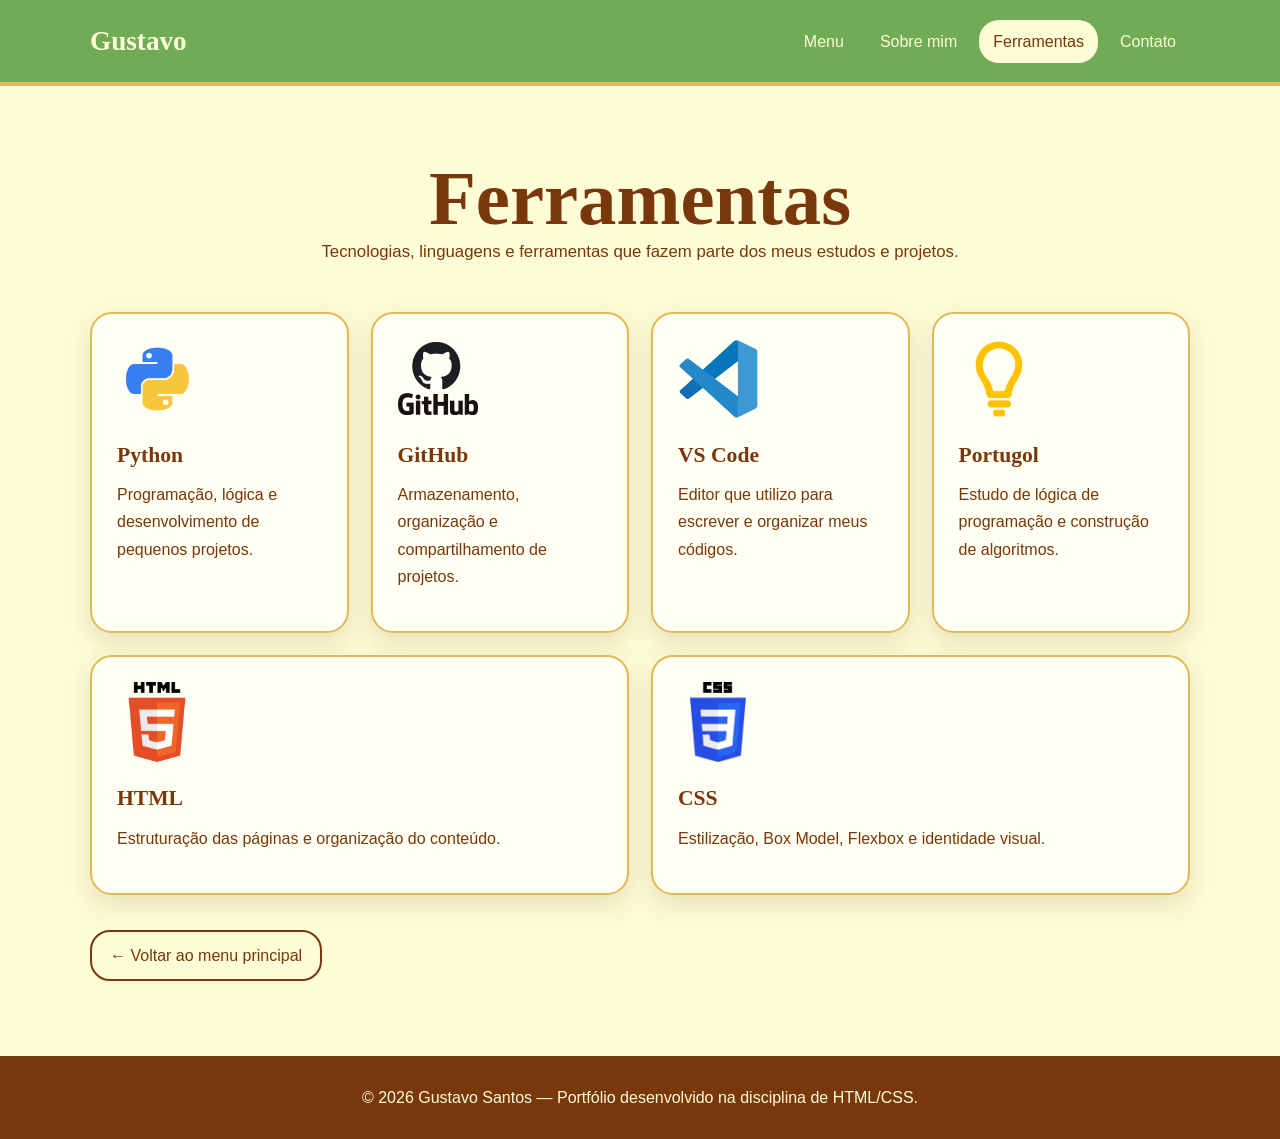
==== Portif-lio-HTML-CS-main/ferramentas.html @ 09d80156 "Add files via upload Primeiro commit" ====
<!doctype html>
<html lang="pt-BR">
  <head>
    <meta charset="UTF-8" />
    <meta name="viewport" content="width=device-width, initial-scale=1.0" />
    <title>Ferramentas | Gustavo</title>
    <link rel="stylesheet" href="css/style.css" />
  </head>

  <body>
    <div class="pagina pagina-ferramentas">
      <header class="cabecalho">
        <div class="container cabecalho-conteudo">
          <div class="logo">Gustavo</div>

          <nav class="menu-navegacao">
            <a href="index.html">Menu</a>
            <a href="sobre.html">Sobre mim</a>
            <a class="ativo" href="ferramentas.html">Ferramentas</a>
            <a href="contato.html">Contato</a>
          </nav>
        </div>
      </header>

      <main class="pagina-interna">
        <div class="container">
          <div class="cabecalho-interno">
            <h1>Ferramentas</h1>
            <p>
              Tecnologias, linguagens e ferramentas que fazem parte dos meus
              estudos e projetos.
            </p>
          </div>

          <section class="grade-cards">
            <div class="card">
              <img
                class="card-icone"
                src="img/python.png"
                alt="Símbolo representando a linguagem de programação Python"
              />
              <h3>Python</h3>
              <p>Programação, lógica e desenvolvimento de pequenos projetos.</p>
            </div>

            <div class="card">
              <img
                class="card-icone"
                src="img/github.png"
                alt="Símbolo representando a ferramenta GitHub"
              />
              <h3>GitHub</h3>
              <p>Armazenamento, organização e compartilhamento de projetos.</p>
            </div>

            <div class="card">
              <img
                class="card-icone"
                src="img/vscode.png"
                alt="Símbolo representando o editor de código Visual Studio Code"
              />
              <h3>VS Code</h3>
              <p>Editor que utilizo para escrever e organizar meus códigos.</p>
            </div>

            <div class="card">
              <img
                class="card-icone"
                src="img/portugol.png"
                alt="Símbolo representando a pseudolinguagem de programação Portugol"
              />
              <h3>Portugol</h3>
              <p>Estudo de lógica de programação e construção de algoritmos.</p>
            </div>

            <div class="card">
              <img
                class="card-icone"
                src="img/html.png"
                alt="Símbolo representando a linguagem de marcação HTML"
              />
              <h3>HTML</h3>
              <p>Estruturação das páginas e organização do conteúdo.</p>
            </div>

            <div class="card">
              <img
                class="card-icone"
                src="img/css.png"
                alt="Símbolo representando a linguagem de estilo CSS"
              />
              <h3>CSS</h3>
              <p>Estilização, Box Model, Flexbox e identidade visual.</p>
            </div>
          </section>

          <a class="voltar-menu" href="index.html"
            >← Voltar ao menu principal</a
          >
        </div>
      </main>

      <footer class="rodape">
        <div class="container">
          <p>
            © 2026 Gustavo Santos — Portfólio desenvolvido na disciplina de
            HTML/CSS.
          </p>
        </div>
      </footer>
    </div>
  </body>
</html>
---- Portif-lio-HTML-CS-main/css/style.css ----
:root {
  --verde-praying: #71ab56;
  --verde-macaw: #a1b846;
  --verde-gecko: #d1d580;
  --creme: #fcfcd6;
  --marrom: #79380b;
  --dourado: #dfba56;
  --branco: #fffef2;
  --sombra: rgba(121, 56, 11, 0.14);
}

* {
  box-sizing: border-box;
  margin: 0;
  padding: 0;
}

html {
  scroll-behavior: smooth;
}

body {
  min-height: 100vh;
  background: var(--creme);
  color: var(--marrom);
  font-family: "Trebuchet MS", Arial, sans-serif;
  line-height: 1.7;
}

img {
  max-width: 100%;
  display: block;
}

a {
  color: inherit;
  text-decoration: none;
}

h1,
h2,
h3,
.titulo-decorativo {
  font-family: Georgia, "Times New Roman", serif;
}

h1 {
  font-size: clamp(2.5rem, 6vw, 5rem);
  line-height: 1;
}

h2 {
  font-size: clamp(1.8rem, 4vw, 3rem);
  margin-bottom: 18px;
}

h3 {
  font-size: 1.35rem;
  margin-bottom: 8px;
}

p {
  margin-bottom: 16px;
}

.container {
  width: min(1100px, 92%);
  margin: 0 auto;
}

.pagina {
  min-height: 100vh;
}

.cabecalho {
  background: var(--verde-praying);
  border-bottom: 4px solid var(--dourado);
  padding: 18px 0;
  position: sticky;
  top: 0;
  z-index: 10;
}

.cabecalho-conteudo {
  display: flex;
  align-items: center;
  justify-content: space-between;
  gap: 20px;
}

.logo {
  font-family: Georgia, "Times New Roman", serif;
  font-size: 1.7rem;
  font-weight: bold;
  color: var(--creme);
}

.menu-navegacao {
  display: flex;
  flex-wrap: wrap;
  align-items: center;
  justify-content: center;
  gap: 8px;
}

.menu-navegacao a {
  padding: 8px 14px;
  border-radius: 20px;
  color: var(--creme);
  transition: 0.2s;
}

.menu-navegacao a:hover,
.menu-navegacao a.ativo {
  background: var(--creme);
  color: var(--marrom);
}

.hero {
  min-height: 78vh;
  display: flex;
  align-items: center;
  background: linear-gradient(
    135deg,
    var(--creme),
    var(--verde-gecko),
    var(--dourado)
  );
  padding: 70px 0;
}

.hero-conteudo {
  width: min(760px, 100%);
  background: rgba(252, 252, 214, 0.88);
  border: 2px solid var(--dourado);
  border-radius: 28px;
  padding: 42px;
  box-shadow: 0 18px 45px var(--sombra);
}

.hero-conteudo .pequeno-titulo {
  color: var(--verde-praying);
  font-weight: bold;
  letter-spacing: 2px;
  text-transform: uppercase;
  margin-bottom: 12px;
}

.hero-conteudo h1 {
  color: var(--marrom);
  margin-bottom: 20px;
}

.hero-conteudo p {
  max-width: 650px;
  font-size: 1.08rem;
}

.botoes {
  display: flex;
  flex-wrap: wrap;
  gap: 12px;
  margin-top: 25px;
}

.botao {
  display: inline-block;
  padding: 11px 20px;
  border-radius: 24px;
  border: 2px solid var(--marrom);
  background: var(--marrom);
  color: var(--creme);
  font-weight: bold;
  transition: 0.2s;
}

.botao:hover {
  transform: translateY(-2px);
  background: var(--verde-praying);
  border-color: var(--verde-praying);
}

.botao-claro {
  background: var(--creme);
  color: var(--marrom);
}

.secao {
  padding: 70px 0;
}

.secao-clara {
  background: var(--creme);
}

.secao-verde {
  background: var(--verde-gecko);
}

.secao-dourada {
  background: var(--dourado);
}

.titulo-secao {
  margin-bottom: 35px;
}

.grade-cards {
  display: flex;
  flex-wrap: wrap;
  gap: 22px;
}

.card {
  flex: 1 1 250px;
  background: var(--branco);
  border: 2px solid var(--dourado);
  border-radius: 22px;
  padding: 25px;
  box-shadow: 0 10px 25px var(--sombra);
}

.card:hover {
  transform: translateY(-3px);
}

.card-icone {
  width: 80px;
  height: 80px;
  margin-bottom: 18px;
  object-fit: contain;
}

.card-link {
  display: inline-block;
  margin-top: 8px;
  color: var(--verde-praying);
  font-weight: bold;
}

.painel-menu {
  min-height: 82vh;
  display: flex;
  align-items: center;
  justify-content: center;
  padding: 70px 0;
}

.menu-principal {
  display: flex;
  flex-wrap: wrap;
  align-items: center;
  justify-content: center;
  gap: 35px;
}

.menu-simbolo {
  flex: 0 1 300px;
  text-align: center;
}

.menu-simbolo img {
  width: min(270px, 80%);
  margin: 0 auto 15px;
}

.menu-texto {
  flex: 1 1 420px;
  max-width: 650px;
}

.menu-texto h1 {
  margin-bottom: 18px;
}

.menu-lista {
  display: flex;
  flex-wrap: wrap;
  gap: 12px;
  list-style: none;
  margin-top: 25px;
}

.menu-lista a {
  background: var(--verde-praying);
  color: var(--creme);
  padding: 12px 18px;
  border-radius: 22px;
}

.menu-lista a:hover {
  background: var(--marrom);
}

.pagina-interna {
  padding: 75px 0;
}

.cabecalho-interno {
  text-align: center;
  max-width: 750px;
  margin: 0 auto 45px;
}

.cabecalho-interno p {
  font-size: 1.05rem;
}

.trajetoria {
  display: flex;
  align-items: center;
  gap: 45px;
}

.trajetoria-imagem {
  flex: 0 1 330px;
  text-align: center;
}

.trajetoria-imagem img {
  width: min(300px, 100%);
  margin: 0 auto;
}

.trajetoria-texto {
  flex: 1 1 500px;
  background: var(--branco);
  border: 2px solid var(--dourado);
  border-radius: 24px;
  padding: 30px;
  box-shadow: 0 10px 25px var(--sombra);
}

.contato-lista {
  display: flex;
  flex-wrap: wrap;
  justify-content: center;
  gap: 22px;
}

.contato-card {
  flex: 1 1 280px;
  max-width: 450px;
  text-align: center;
  background: var(--branco);
  border: 2px solid var(--dourado);
  border-radius: 22px;
  padding: 30px;
}

.contato-icone {
  width: 72px;
  height: 72px;
  object-fit: contain;
  margin: 0 auto 18px;
}

.contato-card strong {
  display: block;
  margin-bottom: 8px;
}

.contato-link {
  color: var(--verde-praying);
  font-weight: bold;
  word-break: break-word;
}

.voltar-menu {
  display: inline-block;
  margin-top: 35px;
  padding: 10px 18px;
  border: 2px solid var(--marrom);
  border-radius: 20px;
}

.rodape {
  background: var(--marrom);
  color: var(--creme);
  padding: 28px 0;
  text-align: center;
}

.rodape p {
  margin: 0;
}

@media (max-width: 760px) {
  .cabecalho-conteudo {
    flex-direction: column;
  }

  .hero-conteudo {
    padding: 28px;
  }

  .trajetoria {
    flex-direction: column;
  }

  .menu-navegacao {
    width: 100%;
  }
}

/* Área de amigos */
.secao-amigos {
  margin-top: 55px;
  padding: 35px;
  background: var(--verde-gecko);
  border: 2px solid var(--dourado);
  border-radius: 26px;
}

.cabecalho-amigos {
  max-width: 700px;
  margin-bottom: 25px;
}

.cabecalho-amigos h2 {
  margin-bottom: 10px;
}

.cabecalho-amigos p {
  margin-bottom: 0;
}

.amigos-imagem {
  width: 100%;
  overflow: hidden;
  border: 3px solid var(--creme);
  border-radius: 20px;
  background: var(--creme);
}

.amigos-imagem img {
  width: 100%;
  height: auto;
}

@media (max-width: 760px) {
  .secao-amigos {
    padding: 22px;
  }
}
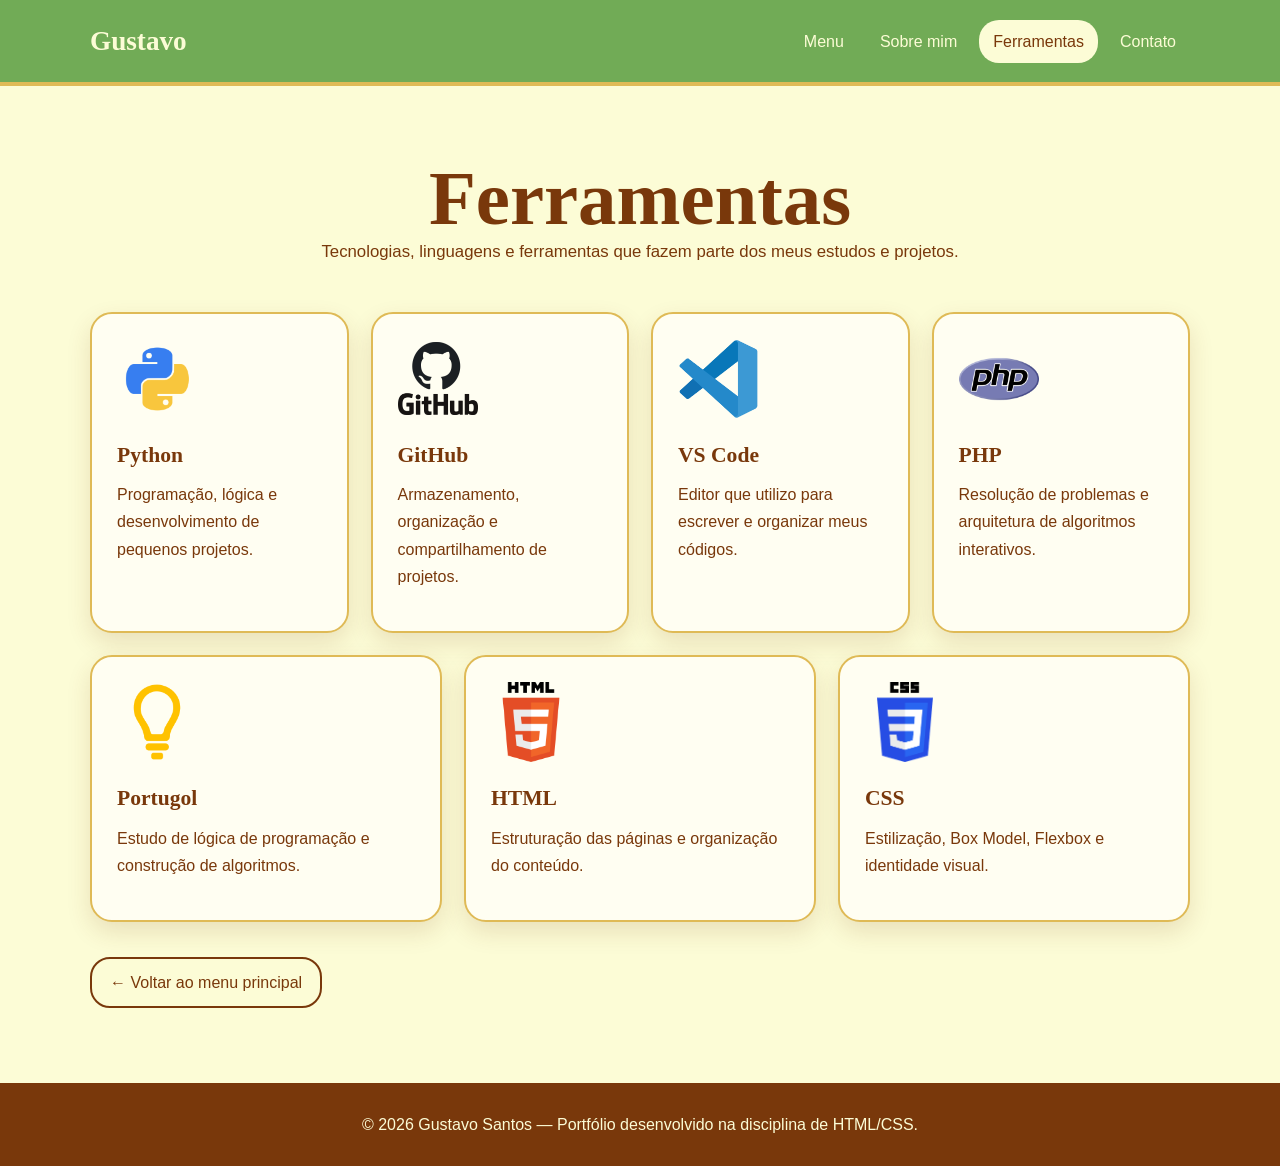
==== commit eb5b5100: "Add PHP card to ferramentas.html" ====
--- a/Portif-lio-HTML-CS-main/ferramentas.html
+++ b/Portif-lio-HTML-CS-main/ferramentas.html
@@ -66,6 +66,16 @@
             <div class="card">
               <img
                 class="card-icone"
+                src="img/php.png"
+                alt="Símbolo representando a linguagem de programação PHP"
+              />
+              <h3>PHP</h3>
+              <p>Resolução de problemas e arquitetura de algoritmos interativos.</p>
+            </div>
+
+            <div class="card">
+              <img
+                class="card-icone"
                 src="img/portugol.png"
                 alt="Símbolo representando a pseudolinguagem de programação Portugol"
               />
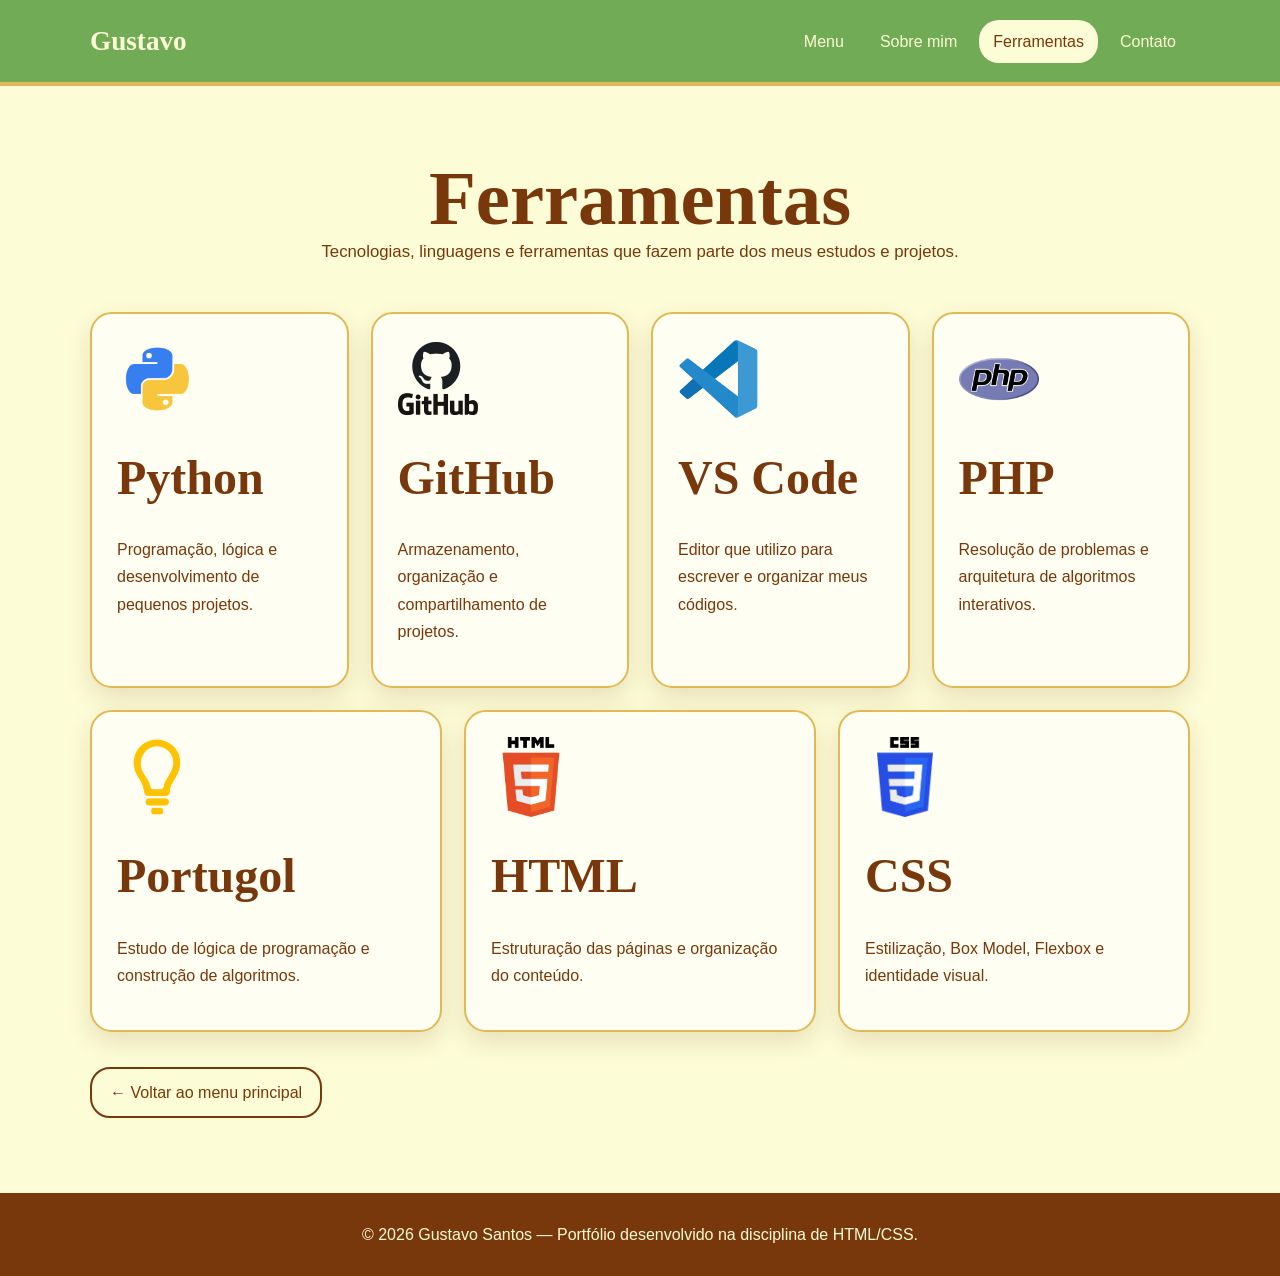
==== commit eb63462f: "Change headings from h3 to h2 for tools section" ====
--- a/Portif-lio-HTML-CS-main/ferramentas.html
+++ b/Portif-lio-HTML-CS-main/ferramentas.html
@@ -39,7 +39,7 @@
                 src="img/python.png"
                 alt="Símbolo representando a linguagem de programação Python"
               />
-              <h3>Python</h3>
+              <h2>Python</h2>
               <p>Programação, lógica e desenvolvimento de pequenos projetos.</p>
             </div>
 
@@ -49,7 +49,7 @@
                 src="img/github.png"
                 alt="Símbolo representando a ferramenta GitHub"
               />
-              <h3>GitHub</h3>
+              <h2>GitHub</h2>
               <p>Armazenamento, organização e compartilhamento de projetos.</p>
             </div>
 
@@ -59,7 +59,7 @@
                 src="img/vscode.png"
                 alt="Símbolo representando o editor de código Visual Studio Code"
               />
-              <h3>VS Code</h3>
+              <h2>VS Code</h2>
               <p>Editor que utilizo para escrever e organizar meus códigos.</p>
             </div>
 
@@ -69,7 +69,7 @@
                 src="img/php.png"
                 alt="Símbolo representando a linguagem de programação PHP"
               />
-              <h3>PHP</h3>
+              <h2>PHP</h2>
               <p>Resolução de problemas e arquitetura de algoritmos interativos.</p>
             </div>
 
@@ -79,7 +79,7 @@
                 src="img/portugol.png"
                 alt="Símbolo representando a pseudolinguagem de programação Portugol"
               />
-              <h3>Portugol</h3>
+              <h2>Portugol</h2>
               <p>Estudo de lógica de programação e construção de algoritmos.</p>
             </div>
 
@@ -89,7 +89,7 @@
                 src="img/html.png"
                 alt="Símbolo representando a linguagem de marcação HTML"
               />
-              <h3>HTML</h3>
+              <h2>HTML</h2>
               <p>Estruturação das páginas e organização do conteúdo.</p>
             </div>
 
@@ -99,7 +99,7 @@
                 src="img/css.png"
                 alt="Símbolo representando a linguagem de estilo CSS"
               />
-              <h3>CSS</h3>
+              <h2>CSS</h2>
               <p>Estilização, Box Model, Flexbox e identidade visual.</p>
             </div>
           </section>
--- a/Portif-lio-HTML-CS-main/css/style.css
+++ b/Portif-lio-HTML-CS-main/css/style.css
@@ -183,6 +183,7 @@
 .botao-claro {
   background: var(--creme);
   color: var(--marrom);
+  transition: 0.2s;
 }
 
 .secao {
@@ -403,7 +404,6 @@
   }
 }
 
-/* Área de amigos */
 .secao-amigos {
   margin-top: 55px;
   padding: 35px;
